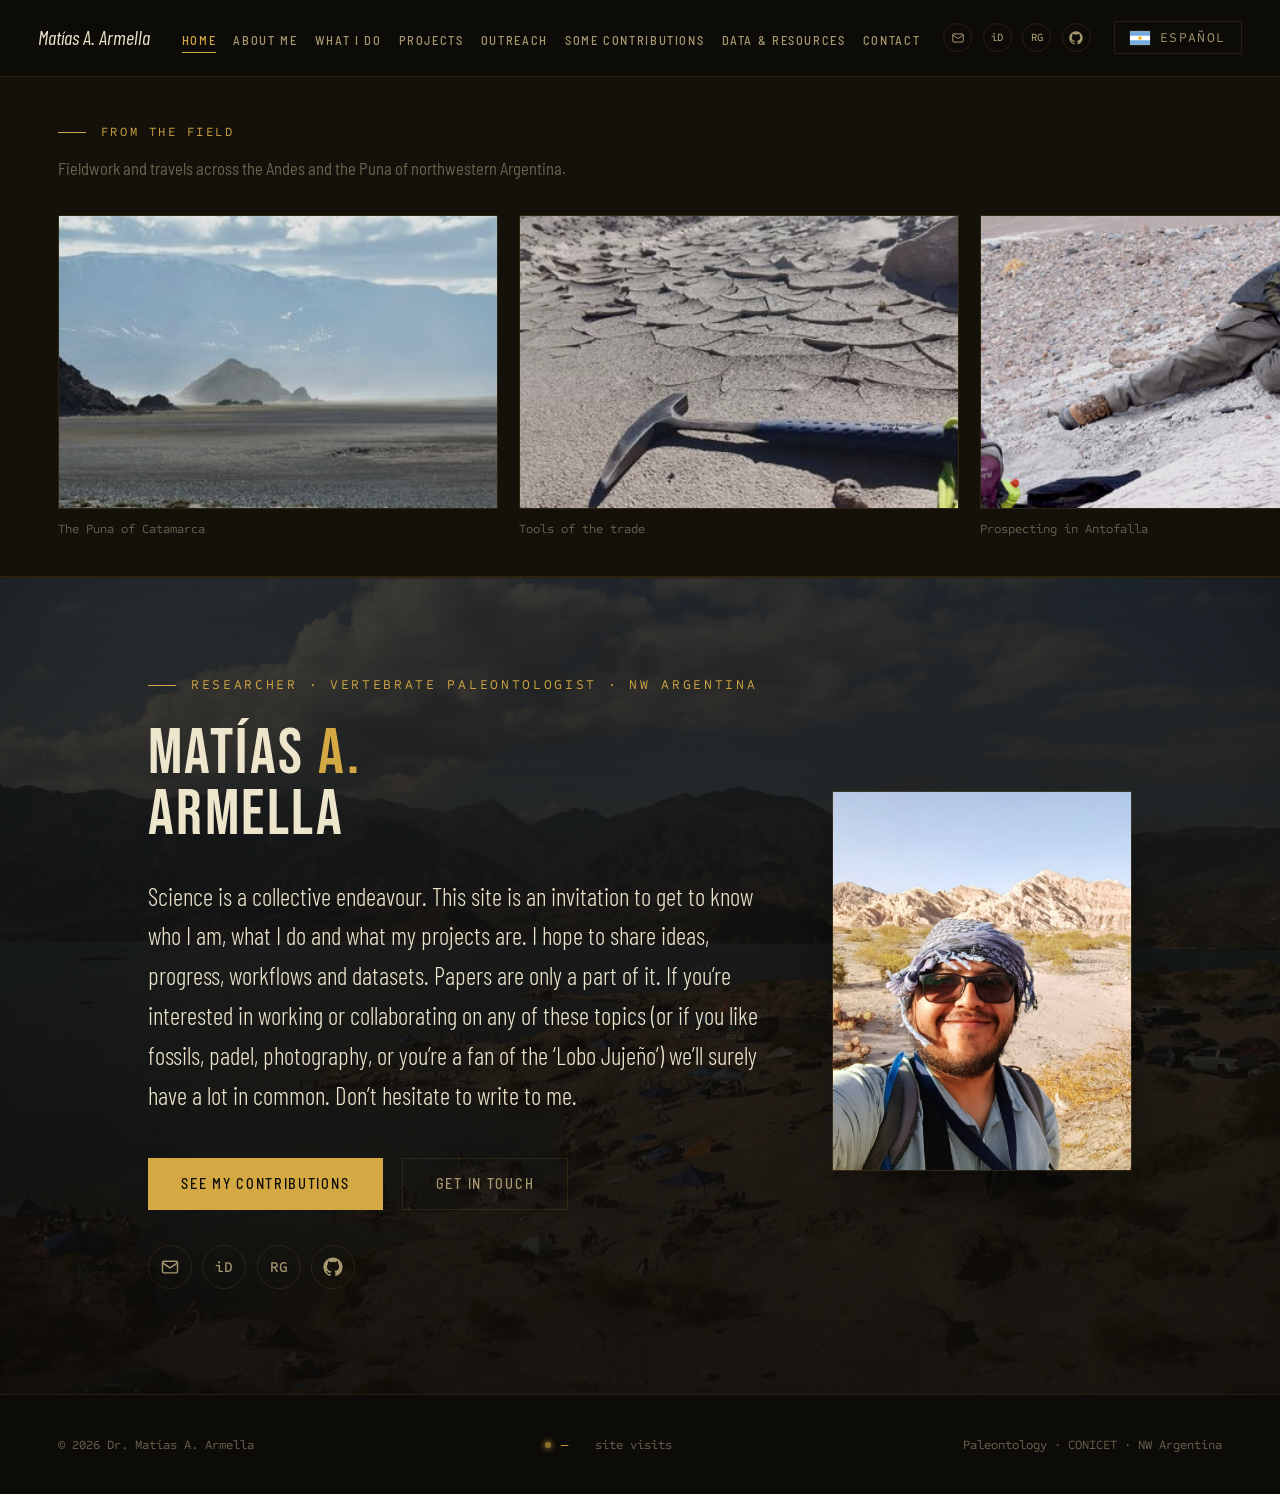
==== index.html @ 9f644daa "Add files via upload" ====
<!DOCTYPE html>
<html lang="en">
<head>
  <meta charset="UTF-8" />
  <meta name="viewport" content="width=device-width, initial-scale=1.0" />
  <title>Matías A. Armella — Vertebrate Paleontologist</title>
  <meta name="description" content="Matías A. Armella — vertebrate paleontologist (CONICET, NW Argentina). Get to know who I am, what I do, my projects and how to get in touch." />
  <link rel="icon" href="data:image/svg+xml,%3Csvg xmlns='http://www.w3.org/2000/svg' viewBox='0 0 32 32'%3E%3Ctext y='26' font-size='26'%3E%F0%9F%A6%B4%3C/text%3E%3C/svg%3E" />
  <link rel="preconnect" href="https://fonts.googleapis.com" />
  <link rel="preconnect" href="https://fonts.gstatic.com" crossorigin />
  <link href="https://fonts.googleapis.com/css2?family=Barlow+Semi+Condensed:ital,wght@0,300;0,400;0,500;0,600;1,300;1,400&family=Barlow+Condensed:wght@300;400;500;600&family=Sometype+Mono:wght@400;500&family=Bebas+Neue&display=swap" rel="stylesheet" />
  <link rel="stylesheet" href="assets/css/style.css" />
</head>
<body>

<nav>
  <a href="#home" class="nav-brand">Matías A. Armella</a>
  <div class="nav-right">
    <ul class="nav-links" id="nav-links"></ul>
    <div class="nav-social" id="nav-social"></div>
    <button class="lang-btn" id="lang-btn" aria-label="Switch language"></button>
    <button class="nav-toggle" id="nav-toggle" aria-label="Menu">
      <svg viewBox="0 0 24 24" fill="none" stroke="currentColor" stroke-width="1.6"><line x1="3" y1="7" x2="21" y2="7"/><line x1="3" y1="12" x2="21" y2="12"/><line x1="3" y1="17" x2="21" y2="17"/></svg>
    </button>
  </div>
</nav>

<!-- PERSISTENT MOVING BAND (shown on every tab) -->
<section id="field">
  <div class="band-head">
    <div class="band-eyebrow" data-label="field"></div>
    <p class="band-sub" data-subtitle="field"></p>
  </div>
  <div class="band-track" id="band-track"></div>
</section>

<main id="views">

  <!-- HOME -->
  <section class="view" id="home">
    <div class="home-hero">
      <div class="home-hero-bg" id="home-bg"></div>
      <div class="home-inner">
        <div class="home-text">
          <div class="hero-eyebrow fade-in" id="home-eyebrow"></div>
          <h1 class="fade-in delay-1" id="home-title"></h1>
          <p class="home-phrase fade-in delay-2" id="home-phrase"></p>
          <div class="home-ctas fade-in delay-3" id="home-ctas"></div>
          <div class="home-social fade-in delay-4" id="home-social"></div>
        </div>
        <div class="home-portrait fade-in delay-2" id="home-portrait"></div>
      </div>
    </div>
  </section>

  <!-- ABOUT -->
  <section class="view" id="about">
    <div class="section-inner">
      <div class="section-label" data-label="about"></div>
      <div class="about-grid">
        <div class="about-text">
          <h2 id="about-heading"></h2>
          <div id="about-paragraphs"></div>
          <ul class="positions-list" id="about-positions"></ul>
        </div>
        <div class="about-right">
          <div class="about-photo" id="about-photo"></div>
          <div>
            <p class="tags-label" data-label="researchInterests"></p>
            <div class="interests-grid" id="about-interests"></div>
          </div>
        </div>
      </div>
      <p class="tags-label group-label" data-label="personalGroup"></p>
      <div class="photo-grid" id="personal-grid"></div>
    </div>
  </section>

  <!-- WHAT I DO -->
  <section class="view" id="dedico">
    <div class="section-inner">
      <div class="section-label" data-label="dedico"></div>
      <h2 data-title="dedico"></h2>
      <p class="field-sub" data-subtitle="dedico"></p>
      <p class="tags-label group-label" data-label="researchAreas"></p>
      <div class="research-grid" id="research-grid"></div>
      <p class="tags-label group-label" data-label="fieldworkGroup"></p>
      <div class="photo-grid" id="fieldwork-grid"></div>
      <p class="tags-label group-label" data-label="labGroup"></p>
      <div class="photo-grid" id="lab-grid"></div>
      <p class="tags-label group-label" data-label="collections"></p>
      <div class="photo-grid" id="collections-grid"></div>
    </div>
  </section>

  <!-- PROJECTS -->
  <section class="view" id="projects">
    <div class="section-inner">
      <div class="section-label" data-label="projects"></div>
      <h2 data-title="projects"></h2>
      <div class="proj-grid" id="proj-grid"></div>
    </div>
  </section>

  <!-- OUTREACH -->
  <section class="view" id="outreach">
    <div class="section-inner">
      <div class="section-label" data-label="outreach"></div>
      <h2 data-title="outreach"></h2>
      <p class="field-sub" data-subtitle="outreach"></p>
      <p class="tags-label group-label" data-label="mediaGroup"></p>
      <div class="media-grid" id="media-grid"></div>
      <div class="teaching-grid">
        <div class="teaching-block"><h3 data-label="currentTeaching"></h3><div id="teaching-positions"></div></div>
        <div class="teaching-block"><h3 data-label="studentSupervision"></h3><div id="teaching-supervision"></div></div>
      </div>
      <div class="photo-grid" id="outreach-grid"></div>
    </div>
  </section>

  <!-- SOME CONTRIBUTIONS -->
  <section class="view" id="contrib">
    <div class="section-inner">
      <div class="section-label" data-label="contrib"></div>
      <h2 data-title="contrib"></h2>
      <p class="field-sub" data-subtitle="contrib"></p>
      <div class="contrib-list" id="contrib-list"></div>
      <details class="formal-list">
        <summary data-label="fullList"></summary>
        <div class="pub-list" id="pub-list"></div>
      </details>
      <div class="cv-row" id="cv-row"></div>
    </div>
  </section>

  <!-- DATA & RESOURCES -->
  <section class="view" id="datos">
    <div class="section-inner">
      <div class="section-label" data-label="datos"></div>
      <h2 data-title="datos"></h2>
      <p class="field-sub" data-subtitle="datos"></p>
      <div class="under-construction">
        <img class="uc-img" src="photos/under_construction.png" alt="Under construction" />
        <div class="uc-sub" data-label="underConstructionSub"></div>
      </div>
    </div>
  </section>

  <!-- CONTACT -->
  <section class="view" id="contact">
    <div class="section-inner">
      <div class="section-label" data-label="contact"></div>
      <h2 data-title="contact"></h2>
      <div class="contact-grid">
        <div>
          <p class="contact-quote" id="contact-quote"></p>
          <div class="contact-photo" id="contact-photo"></div>
        </div>
        <div class="contact-details" id="contact-details"></div>
      </div>
    </div>
  </section>

</main>

<footer>
  <span>&copy; <span id="year"></span> Dr. Matías A. Armella</span>
  <span class="visit-counter" id="visit-counter" hidden>
    <span class="vc-dot"></span><span class="vc-num" id="vc-num">—</span>&nbsp;<span data-label="visits"></span>
  </span>
  <span>Paleontology · CONICET · NW Argentina</span>
</footer>

<div class="lightbox" id="lightbox">
  <span class="lb-close" id="lb-close">✕ CLOSE</span>
  <img id="lb-img" src="" alt="" />
  <span class="lb-cap" id="lb-cap"></span>
</div>

<script src="assets/js/main.js"></script>
</body>
</html>
---- assets/css/style.css ----
/* ============================================================
   Matías A. Armella — personal site
   Dark "stratigraphy / amber" theme. Layout only; all content
   is injected by assets/js/main.js from the /data JSON files.
   ============================================================ */

:root{
  --bg:#0d0b08;--bg2:#131109;--bg3:#1a1710;
  --amber:#d4a843;--amber-dim:#8a6e2a;
  --cream:#ede5cc;--cream-dim:#a89870;
  --terracota:#c0582a;
  --text:#cfc5ad;--text-dim:#6e6450;
  --line:rgba(212,168,67,0.13);
  --serif:'Barlow Condensed',Georgia,sans-serif;
  --mono:'Sometype Mono','Courier New',monospace;
  --sans:'Barlow Semi Condensed',system-ui,sans-serif;
  --ease:cubic-bezier(0.4,0,0.2,1);
}
*,*::before,*::after{box-sizing:border-box;margin:0;padding:0;}
html{scroll-behavior:smooth;font-size:120%;}
body{background:var(--bg);color:var(--text);font-family:var(--sans);font-size:1rem;line-height:1.75;overflow-x:hidden;}
a{color:var(--amber);text-decoration:none;transition:color .2s;}
a:hover{color:var(--cream);}
img{max-width:100%;display:block;}
body::before{content:'';position:fixed;inset:0;z-index:0;pointer-events:none;opacity:.035;background-image:url("data:image/svg+xml,%3Csvg viewBox='0 0 256 256' xmlns='http://www.w3.org/2000/svg'%3E%3Cfilter id='n'%3E%3CfeTurbulence type='fractalNoise' baseFrequency='0.85' numOctaves='4' stitchTiles='stitch'/%3E%3C/filter%3E%3Crect width='100%25' height='100%25' filter='url(%23n)'/%3E%3C/svg%3E");background-size:180px;}
::-webkit-scrollbar{width:6px;}::-webkit-scrollbar-track{background:var(--bg);}::-webkit-scrollbar-thumb{background:var(--amber-dim);border-radius:3px;}

/* ---------- NAV ---------- */
nav{position:fixed;top:0;left:0;right:0;z-index:100;display:flex;align-items:center;justify-content:space-between;padding:1.1rem 3rem;background:rgba(13,11,8,.88);backdrop-filter:blur(14px);border-bottom:1px solid var(--line);}
.nav-brand{font-family:var(--serif);font-size:1.05rem;font-weight:400;font-style:italic;color:var(--cream);}
.nav-right{display:flex;align-items:center;gap:2rem;}
.nav-links{display:flex;gap:1.7rem;list-style:none;}
.nav-links a{font-size:.73rem;font-weight:500;letter-spacing:.13em;text-transform:uppercase;color:var(--cream-dim);transition:color .2s;}
.nav-links a:hover{color:var(--amber);}

/* language toggle */
.lang-btn{display:inline-flex;align-items:center;gap:.5rem;padding:.4rem .8rem;border:1px solid var(--line);background:transparent;color:var(--cream-dim);font-family:var(--mono);font-size:.7rem;letter-spacing:.1em;text-transform:uppercase;cursor:pointer;transition:all .2s;}
.lang-btn:hover{border-color:var(--amber-dim);color:var(--amber);}
.lang-btn svg{width:20px;height:14px;display:block;border-radius:1px;box-shadow:0 0 0 1px rgba(255,255,255,.08);}

/* hamburger (mobile) */
.nav-toggle{display:none;background:none;border:none;color:var(--cream);cursor:pointer;padding:.3rem;}
.nav-toggle svg{width:24px;height:24px;}

/* ---------- HERO ---------- */
.hero{position:relative;min-height:62vh;display:flex;flex-direction:column;justify-content:center;padding:3.2rem 3rem 4rem;overflow:hidden;}
.hero-bg{position:absolute;inset:0;z-index:0;background:radial-gradient(ellipse 70% 55% at 65% 35%,rgba(192,88,42,.07) 0%,transparent 70%),radial-gradient(ellipse 55% 70% at 20% 65%,rgba(212,168,67,.05) 0%,transparent 60%),linear-gradient(175deg,var(--bg) 0%,var(--bg2) 100%);}
.hero-strata{position:absolute;right:0;top:0;bottom:0;width:44%;z-index:0;overflow:hidden;opacity:.16;}
.hero-strata::before{content:'';position:absolute;inset:0;background:repeating-linear-gradient(-6deg,transparent 0px,transparent 14px,rgba(212,168,67,.22) 14px,rgba(212,168,67,.22) 15px,transparent 15px,transparent 34px,rgba(192,88,42,.15) 34px,rgba(192,88,42,.15) 35px,transparent 35px,transparent 60px,rgba(212,168,67,.1) 60px,rgba(212,168,67,.1) 61px);}
.hero-photo-wrap{position:absolute;right:5%;top:48%;transform:translateY(-50%);z-index:1;width:300px;height:380px;border:1px solid var(--line);overflow:hidden;box-shadow:0 30px 80px -30px rgba(0,0,0,.8);}
.hero-photo-wrap::after{content:'';position:absolute;inset:0;background:linear-gradient(160deg,transparent 40%,rgba(13,11,8,.55) 100%);}
.hero-photo-wrap img{width:100%;height:100%;object-fit:cover;filter:saturate(.92) contrast(1.02);}
.hero-content{position:relative;z-index:2;max-width:600px;}
.hero-eyebrow{font-family:var(--mono);font-size:.7rem;letter-spacing:.2em;text-transform:uppercase;color:var(--amber);margin-bottom:1.4rem;display:flex;align-items:center;gap:.8rem;}
.hero-eyebrow::before{content:'';display:block;width:28px;height:1px;background:var(--amber);}
h1{font-family:"Bebas Neue",var(--serif);font-size:clamp(2.6rem,5vw,4.4rem);font-weight:400;line-height:.95;color:var(--cream);letter-spacing:.04em;margin-bottom:.6rem;}
h1 em{font-style:normal;color:var(--amber);}
.hero-subtitle{font-family:var(--serif);font-size:1.1rem;font-weight:300;font-style:italic;color:var(--cream-dim);margin-bottom:1.8rem;line-height:1.5;}
.hero-desc{font-size:.88rem;color:var(--text-dim);max-width:470px;line-height:1.85;margin-bottom:2.5rem;}
.hero-ctas{display:flex;gap:1rem;flex-wrap:wrap;}
.btn{padding:.65rem 1.7rem;font-size:.74rem;letter-spacing:.12em;text-transform:uppercase;font-weight:500;transition:all .25s var(--ease);cursor:pointer;display:inline-block;font-family:var(--sans);border:1px solid transparent;}
.btn-primary{background:var(--amber);color:var(--bg);border-color:var(--amber);}
.btn-primary:hover{background:var(--cream);border-color:var(--cream);color:var(--bg);}
.btn-ghost{background:transparent;color:var(--cream-dim);border-color:var(--line);}
.btn-ghost:hover{border-color:var(--amber-dim);color:var(--amber);}
.hero-stats{position:absolute;bottom:3rem;right:5%;z-index:2;display:flex;gap:2.5rem;}
.stat{text-align:center;}
.stat-n{font-family:var(--serif);font-size:2.6rem;font-weight:300;font-style:italic;color:var(--amber);line-height:1;display:block;}
.stat-l{font-family:var(--mono);font-size:.6rem;letter-spacing:.14em;text-transform:uppercase;color:var(--text-dim);display:block;margin-top:.3rem;}

/* ---------- GENERIC SECTION ---------- */
section{position:relative;z-index:1;}
.section-inner{max-width:1100px;margin:0 auto;padding:6rem 3rem;}
.section-label{font-family:var(--mono);font-size:.66rem;letter-spacing:.22em;text-transform:uppercase;color:var(--amber);margin-bottom:3rem;display:flex;align-items:center;gap:1rem;}
.section-label::after{content:'';flex:1;height:1px;background:var(--line);}
h2{font-family:var(--serif);font-size:clamp(2rem,4vw,3.2rem);font-weight:300;color:var(--cream);line-height:1.1;margin-bottom:1.5rem;}
h2 em{font-style:italic;color:var(--amber);}
h3{font-family:var(--serif);font-size:1.25rem;font-weight:400;color:var(--cream);margin-bottom:.5rem;}

/* ---------- ABOUT ---------- */
#about{background:var(--bg);border-top:1px solid var(--line);}
.about-grid{display:grid;grid-template-columns:1fr 1fr;gap:5rem;align-items:start;}
.about-text p{color:var(--text);line-height:1.9;margin-bottom:1.2rem;font-size:.93rem;}
.about-text p.lead{font-family:var(--serif);font-size:1.12rem;color:var(--cream-dim);font-style:italic;}
.positions-list{list-style:none;margin-top:2rem;}
.positions-list li{padding:.85rem 0;border-bottom:1px solid var(--line);font-size:.86rem;display:flex;gap:1rem;align-items:flex-start;}
.pos-dot{width:5px;height:5px;border-radius:50%;background:var(--amber);margin-top:.6rem;flex-shrink:0;}
.pos-main{color:var(--cream);font-weight:500;display:block;}
.pos-main a{color:var(--cream);}
.pos-inst{color:var(--text-dim);font-size:.8rem;}
.about-right{display:flex;flex-direction:column;gap:2rem;position:sticky;top:6rem;}
.about-photo{height:340px;border:1px solid var(--line);overflow:hidden;position:relative;}
.about-photo img{width:100%;height:100%;object-fit:cover;filter:saturate(.92);}
.tags-label{font-family:var(--mono);font-size:.66rem;letter-spacing:.14em;text-transform:uppercase;color:var(--amber);margin-bottom:1rem;}
.interests-grid{display:grid;grid-template-columns:1fr 1fr;gap:.6rem;}
.interest-tag{padding:.45rem .85rem;border:1px solid var(--line);font-family:var(--mono);font-size:.68rem;letter-spacing:.04em;color:var(--text-dim);transition:all .2s;}
.interest-tag:hover{border-color:var(--amber-dim);color:var(--amber);}

/* ---------- RESEARCH ---------- */
#research{background:var(--bg2);border-top:1px solid var(--line);}
.research-grid{display:grid;grid-template-columns:repeat(3,1fr);gap:1.4rem;margin-top:1rem;}
.research-card{padding:1.8rem;border:1px solid var(--line);background:var(--bg);transition:border-color .25s,transform .25s;}
.research-card:hover{border-color:var(--amber-dim);transform:translateY(-3px);}
.rc-num{font-family:var(--mono);font-size:.62rem;color:var(--amber);letter-spacing:.16em;margin-bottom:1.1rem;}
.rc-title{font-family:var(--serif);font-size:1.15rem;color:var(--cream);margin-bottom:.65rem;line-height:1.3;}
.rc-desc{font-size:.83rem;color:var(--text-dim);line-height:1.75;}

/* ---------- FIELD BAND (top of page, static, captions below) ---------- */
#field{background:var(--bg2);border-bottom:1px solid var(--line);padding-top:4.6rem;overflow:hidden;}
.band-head{padding:1.7rem 3rem .2rem;}
.band-eyebrow{font-family:var(--mono);font-size:.66rem;letter-spacing:.2em;text-transform:uppercase;color:var(--amber);display:flex;align-items:center;gap:.8rem;}
.band-eyebrow::before{content:'';display:block;width:28px;height:1px;background:var(--amber);}
.band-sub{font-size:.86rem;color:var(--text-dim);margin-top:.55rem;}
.band-track{display:flex;gap:1.1rem;width:max-content;padding:1.5rem 3rem 2rem;animation:bandScroll 80s linear infinite;}
#field:hover .band-track{animation-play-state:paused;}
@keyframes bandScroll{from{transform:translateX(0);}to{transform:translateX(-50%);}}
.band-item{flex:0 0 auto;width:440px;cursor:pointer;}
.band-item .ph{width:440px;height:294px;overflow:hidden;border:1px solid var(--line);}
.band-item img{width:100%;height:100%;object-fit:cover;filter:saturate(.92) brightness(.9);transition:transform .6s var(--ease),filter .4s;}
.band-item:hover img{transform:scale(1.05);filter:saturate(1) brightness(1);}
.band-cap{margin-top:.55rem;font-family:var(--mono);font-size:.66rem;color:var(--text-dim);line-height:1.4;}

/* ---------- LAB & COLLECTIONS (static grids, captions below) ---------- */
#lab{background:var(--bg);border-top:1px solid var(--line);}
.field-sub{font-size:.92rem;color:var(--text-dim);max-width:640px;margin-top:-.4rem;line-height:1.8;}
.photo-grid{display:grid;grid-template-columns:repeat(3,1fr);gap:1.7rem 1.2rem;margin-top:2.5rem;}
.photo-subhead{margin-top:3.6rem;font-family:var(--serif);font-size:1.2rem;font-weight:400;color:var(--cream-dim);}
.photo-card{cursor:pointer;}
.photo-card .ph{aspect-ratio:4/3;overflow:hidden;border:1px solid var(--line);}
.photo-card img{width:100%;height:100%;object-fit:cover;filter:saturate(.9) brightness(.88);transition:transform .6s var(--ease),filter .4s;}
.photo-card:hover img{transform:scale(1.04);filter:saturate(1) brightness(1);}
.photo-card .cap{margin-top:.55rem;font-family:var(--mono);font-size:.68rem;color:var(--text-dim);line-height:1.4;}

/* ---------- PUBLICATIONS ---------- */
#publications{background:var(--bg2);border-top:1px solid var(--line);}
.pub-filters{display:flex;gap:.65rem;flex-wrap:wrap;margin-bottom:2.5rem;}
.pub-filter{padding:.38rem .95rem;border:1px solid var(--line);font-family:var(--mono);font-size:.66rem;letter-spacing:.1em;text-transform:uppercase;color:var(--text-dim);cursor:pointer;transition:all .2s;background:none;}
.pub-filter.active,.pub-filter:hover{background:var(--amber);border-color:var(--amber);color:var(--bg);}
.pub-list{display:flex;flex-direction:column;}
.pub-item{padding:1.3rem 0;border-bottom:1px solid var(--line);display:grid;grid-template-columns:72px 1fr;gap:1.4rem;transition:all .2s;}
.pub-item:hover{background:rgba(212,168,67,.03);padding-left:.5rem;}
.pub-year{font-family:var(--mono);font-size:.76rem;color:var(--amber);padding-top:.1rem;}
.pub-title{font-family:var(--serif);font-size:1rem;color:var(--cream);margin-bottom:.28rem;line-height:1.45;font-style:italic;}
.pub-title a{color:var(--cream);}
.pub-title a:hover{color:var(--amber);}
.pub-journal{font-size:.79rem;color:var(--text-dim);margin-bottom:.18rem;}
.pub-authors{font-size:.78rem;color:var(--text-dim);opacity:.8;}
.pub-authors strong{color:var(--amber-dim);font-weight:600;}

/* ---------- PROJECTS ---------- */
#projects{background:var(--bg);border-top:1px solid var(--line);}
.proj-grid{display:grid;grid-template-columns:1fr 1fr;gap:1.4rem;}
.proj-card{padding:1.8rem;border:1px solid var(--line);transition:border-color .25s;}
.proj-card:hover{border-color:var(--amber-dim);}
.proj-badge{display:inline-block;padding:.22rem .65rem;margin-bottom:.9rem;font-family:var(--mono);font-size:.6rem;letter-spacing:.12em;text-transform:uppercase;border:1px solid rgba(212,168,67,.35);color:var(--amber);}
.proj-title{font-family:var(--serif);font-size:1rem;color:var(--cream);line-height:1.45;margin-bottom:.45rem;}
.proj-info{font-size:.79rem;color:var(--text-dim);line-height:1.6;}
.proj-role{font-size:.72rem;color:var(--amber-dim);margin-top:.45rem;font-family:var(--mono);}

/* ---------- MEDIA ---------- */
#media{background:var(--bg2);border-top:1px solid var(--line);}
.media-grid{display:grid;grid-template-columns:repeat(3,1fr);gap:1.4rem;}
.media-card{border:1px solid var(--line);background:var(--bg);padding:1.4rem;transition:border-color .25s,transform .25s;display:flex;flex-direction:column;}
.media-card:hover{border-color:var(--amber-dim);transform:translateY(-2px);}
.media-outlet{font-family:var(--mono);font-size:.62rem;letter-spacing:.14em;text-transform:uppercase;color:var(--amber);margin-bottom:.7rem;}
.media-headline{font-family:var(--serif);font-size:.97rem;color:var(--cream);line-height:1.45;margin-bottom:.6rem;flex:1;}
.media-year{font-size:.76rem;color:var(--text-dim);}
.media-link{display:inline-flex;align-items:center;gap:.35rem;font-family:var(--mono);font-size:.66rem;letter-spacing:.08em;color:var(--amber-dim);margin-top:.7rem;transition:color .2s;}
.media-link:hover{color:var(--amber);}
.media-link::after{content:'→';}

/* ---------- TEACHING ---------- */
#teaching{background:var(--bg);border-top:1px solid var(--line);}
.teaching-grid{display:grid;grid-template-columns:1fr 1fr;gap:4rem;}
.teaching-block h3{margin-bottom:1.4rem;}
.teaching-item{padding:.85rem 0;border-bottom:1px solid var(--line);font-size:.86rem;}
.ti-role{color:var(--cream);display:block;margin-bottom:.18rem;}
.ti-inst{color:var(--text-dim);font-size:.79rem;display:block;}
.ti-period{font-family:var(--mono);font-size:.68rem;color:var(--amber-dim);display:block;margin-top:.18rem;}

/* ---------- CONTACT ---------- */
#contact{background:var(--bg2);border-top:1px solid var(--line);}
.contact-grid{display:grid;grid-template-columns:1fr 1fr;gap:5rem;align-items:start;}
.contact-quote{font-family:var(--serif);font-size:1.7rem;font-weight:300;font-style:italic;color:var(--cream-dim);line-height:1.45;}
.contact-quote .qa{display:block;margin-top:1rem;font-size:1rem;letter-spacing:.08em;font-style:normal;color:var(--amber-dim);}
.contact-photo{margin-top:2.5rem;max-width:340px;}
.contact-photo img{width:100%;height:auto;display:block;border:1px solid var(--line);filter:saturate(.95);}
.contact-details{display:flex;flex-direction:column;gap:1.5rem;}
.contact-label{font-family:var(--mono);font-size:.63rem;letter-spacing:.18em;text-transform:uppercase;color:var(--amber);margin-bottom:.4rem;}
.contact-val{color:var(--cream-dim);font-size:.88rem;}
.contact-val a{color:var(--cream-dim);}
.contact-val a:hover{color:var(--amber);}
.academic-links{display:flex;gap:.85rem;flex-wrap:wrap;margin-top:.4rem;}
.acad-link{padding:.45rem 1.1rem;border:1px solid var(--line);font-family:var(--mono);font-size:.66rem;letter-spacing:.1em;text-transform:uppercase;color:var(--text-dim);transition:all .2s;}
.acad-link:hover{border-color:var(--amber-dim);color:var(--amber);}

/* ---------- FOOTER + COUNTER ---------- */
footer{border-top:1px solid var(--line);padding:2rem 3rem;display:flex;justify-content:space-between;align-items:center;gap:1rem;flex-wrap:wrap;font-family:var(--mono);font-size:.66rem;color:var(--text-dim);}
.visit-counter{display:inline-flex;align-items:center;gap:.5rem;}
.visit-counter .vc-num{color:var(--amber);font-weight:500;letter-spacing:.05em;}
.visit-counter .vc-dot{width:6px;height:6px;border-radius:50%;background:var(--amber-dim);box-shadow:0 0 6px var(--amber);animation:pulse 2.2s ease-in-out infinite;}
@keyframes pulse{0%,100%{opacity:.4;}50%{opacity:1;}}

/* ---------- LIGHTBOX ---------- */
.lightbox{position:fixed;inset:0;z-index:200;background:rgba(8,7,5,.94);display:flex;align-items:center;justify-content:center;flex-direction:column;gap:1rem;padding:3rem;opacity:0;pointer-events:none;transition:opacity .3s;}
.lightbox.open{opacity:1;pointer-events:auto;}
.lightbox img{max-width:90vw;max-height:80vh;object-fit:contain;border:1px solid var(--line);}
.lightbox .lb-cap{font-family:var(--mono);font-size:.78rem;color:var(--cream-dim);letter-spacing:.04em;}
.lightbox .lb-close{position:absolute;top:1.5rem;right:2rem;font-family:var(--mono);font-size:.8rem;color:var(--cream-dim);cursor:pointer;letter-spacing:.1em;}
.lightbox .lb-close:hover{color:var(--amber);}

/* ---------- ANIMATION ---------- */
.fade-in{opacity:0;transform:translateY(18px);animation:fadeUp .7s var(--ease) forwards;}
@keyframes fadeUp{to{opacity:1;transform:none;}}
.delay-1{animation-delay:.1s;}.delay-2{animation-delay:.22s;}.delay-3{animation-delay:.34s;}.delay-4{animation-delay:.46s;}.delay-5{animation-delay:.58s;}

/* ---------- RESPONSIVE ---------- */
@media(max-width:900px){
  nav{padding:1rem 1.3rem;}
  .nav-links{position:fixed;top:0;right:0;height:100vh;width:min(74vw,300px);flex-direction:column;justify-content:center;gap:1.6rem;background:rgba(13,11,8,.97);backdrop-filter:blur(16px);border-left:1px solid var(--line);transform:translateX(100%);transition:transform .35s var(--ease);padding:2rem;}
  .nav-links.open{transform:translateX(0);}
  .nav-links a{font-size:.9rem;}
  .nav-toggle{display:block;z-index:101;}
  .nav-right{gap:1rem;}
  .hero{padding:0 1.4rem 4rem;}
  .hero-photo-wrap{display:none;}
  .hero-stats{position:static;margin-top:2.5rem;gap:1.8rem;}
  .section-inner{padding:4rem 1.4rem;}
  .about-grid,.teaching-grid,.contact-grid{grid-template-columns:1fr;gap:2.5rem;}
  .about-right{position:static;}
  .research-grid,.proj-grid,.media-grid{grid-template-columns:1fr;}
  .photo-grid{grid-template-columns:repeat(2,1fr);}
  #field{padding-top:4rem;}
  .band-head{padding-left:1.4rem;padding-right:1.4rem;}
  .band-track{padding-left:1.4rem;padding-right:1.4rem;}
  .band-item{width:230px;}
  .band-item .ph{width:230px;height:200px;}
}

/* ---------- OTHER ACTIVITIES (under construction) ---------- */
#other{background:var(--bg2);border-top:1px solid var(--line);}
.under-construction{margin-top:2.4rem;border:1px dashed rgba(212,168,67,.3);background:var(--bg);padding:3.6rem 2rem;display:flex;flex-direction:column;align-items:center;text-align:center;gap:1rem;}
.under-construction svg{width:34px;height:34px;color:var(--amber);opacity:.85;}
.uc-img{width:300px;max-width:78%;height:auto;display:block;}
.uc-text{font-family:var(--serif);font-size:1.45rem;color:var(--cream);letter-spacing:.02em;}
.uc-sub{font-family:var(--mono);font-size:.72rem;letter-spacing:.1em;text-transform:uppercase;color:var(--text-dim);}

/* ============================================================
   TABBED SPA additions
   ============================================================ */
#views{min-height:46vh;}
.view{display:none;}
.view.active{display:block;animation:viewIn .4s var(--ease);}
@keyframes viewIn{from{opacity:0;transform:translateY(8px);}to{opacity:1;transform:none;}}

/* nav fit for 7 tabs + icons */
nav{padding:1.05rem 2rem;}
.nav-right{gap:1.2rem;}
.nav-links{gap:.9rem;}
.nav-links a{font-size:.65rem;position:relative;}
.nav-links a.current{color:var(--amber);}
.nav-links a.current::after{content:'';position:absolute;left:0;right:0;bottom:-6px;height:1px;background:var(--amber);}

/* social icons */
.nav-social{display:flex;align-items:center;gap:.45rem;}
.social{display:flex;align-items:center;gap:.55rem;}
.social a{display:inline-flex;align-items:center;justify-content:center;width:29px;height:29px;border:1px solid var(--line);border-radius:50%;color:var(--cream-dim);transition:all .2s;}
.social a:hover{border-color:var(--amber-dim);color:var(--amber);}
.social a svg{width:14px;height:14px;}
.social a.badge{font-family:var(--mono);font-size:.58rem;font-weight:500;}
.social.big a{width:44px;height:44px;}
.social.big a svg{width:20px;height:20px;}
.social.big a.badge{font-size:.78rem;}

/* group sub-headers inside tabs */
.group-label{margin-top:3.4rem;}
#personal-grid,#fieldwork-grid,#lab-grid,#collections-grid,#outreach-grid,#research-grid{margin-top:1.5rem;}

/* ===== HOME ===== */
#home .home-hero{position:relative;overflow:hidden;border-top:1px solid var(--line);}
.home-hero-bg{position:absolute;inset:0;z-index:0;background-size:cover;background-position:center;}
.home-inner{position:relative;z-index:1;max-width:1100px;margin:0 auto;padding:5rem 3rem 5.5rem;display:grid;grid-template-columns:1fr 300px;gap:3.5rem;align-items:center;}
.home-text{max-width:660px;}
.home-phrase{font-family:var(--serif);font-size:1.3rem;font-weight:300;line-height:1.6;color:var(--cream);margin:1.6rem 0 2.2rem;}
.home-ctas{display:flex;gap:1rem;flex-wrap:wrap;margin-bottom:1.8rem;}
.home-portrait{width:300px;height:380px;border:1px solid var(--line);overflow:hidden;box-shadow:0 30px 80px -30px rgba(0,0,0,.85);}
.home-portrait img{width:100%;height:100%;object-fit:cover;filter:saturate(.92);}

/* ===== CONTRIBUTIONS (questions) ===== */
.contrib-list{display:flex;flex-direction:column;margin-top:1.5rem;}
.contrib-item{padding:1.4rem 0;border-bottom:1px solid var(--line);display:grid;grid-template-columns:62px 1fr;gap:1.2rem;transition:all .2s;}
.contrib-item:hover{background:rgba(212,168,67,.035);padding-left:.5rem;}
.contrib-year{font-family:var(--mono);font-size:.78rem;color:var(--amber-dim);padding-top:.4rem;}
.contrib-q{font-family:var(--serif);font-size:1.4rem;font-weight:400;line-height:1.3;color:var(--cream);margin-bottom:.45rem;}
.contrib-q a{color:var(--cream);}
.contrib-q a:hover{color:var(--amber);}
.contrib-cite{font-size:.8rem;color:var(--text-dim);line-height:1.55;}
.contrib-cite strong{color:var(--amber-dim);font-weight:600;}
.formal-list{margin-top:3.4rem;border-top:1px solid var(--line);}
.formal-list summary{cursor:pointer;padding:1.4rem 0 .2rem;font-family:var(--mono);font-size:.7rem;letter-spacing:.12em;text-transform:uppercase;color:var(--amber);list-style:none;}
.formal-list summary::-webkit-details-marker{display:none;}
.formal-list summary::before{content:'▸ ';color:var(--amber-dim);}
.formal-list[open] summary::before{content:'▾ ';}
.formal-list .pub-list{margin-top:1rem;}
.cv-row{margin-top:2.4rem;}
.cv-row button[disabled]{opacity:.5;cursor:not-allowed;}

/* nav collapses to hamburger earlier (7 tabs) */
@media(max-width:1200px){
  .nav-links{position:fixed;top:0;right:0;height:100vh;width:min(76vw,320px);flex-direction:column;justify-content:center;gap:1.5rem;background:rgba(13,11,8,.975);backdrop-filter:blur(16px);border-left:1px solid var(--line);transform:translateX(100%);transition:transform .35s var(--ease);padding:2rem;}
  .nav-links.open{transform:translateX(0);}
  .nav-links a{font-size:.98rem;}
  .nav-links a.current::after{display:none;}
  .nav-toggle{display:block;z-index:101;}
  .nav-social{display:none;}
}
@media(max-width:900px){
  .home-inner{grid-template-columns:1fr;gap:2rem;padding:3rem 1.4rem 3.5rem;}
  .home-portrait{width:100%;max-width:320px;height:360px;order:-1;}
  .home-phrase{font-size:1.16rem;}
  .contrib-item{grid-template-columns:1fr;gap:.3rem;}
  .contrib-q{font-size:1.2rem;}
}
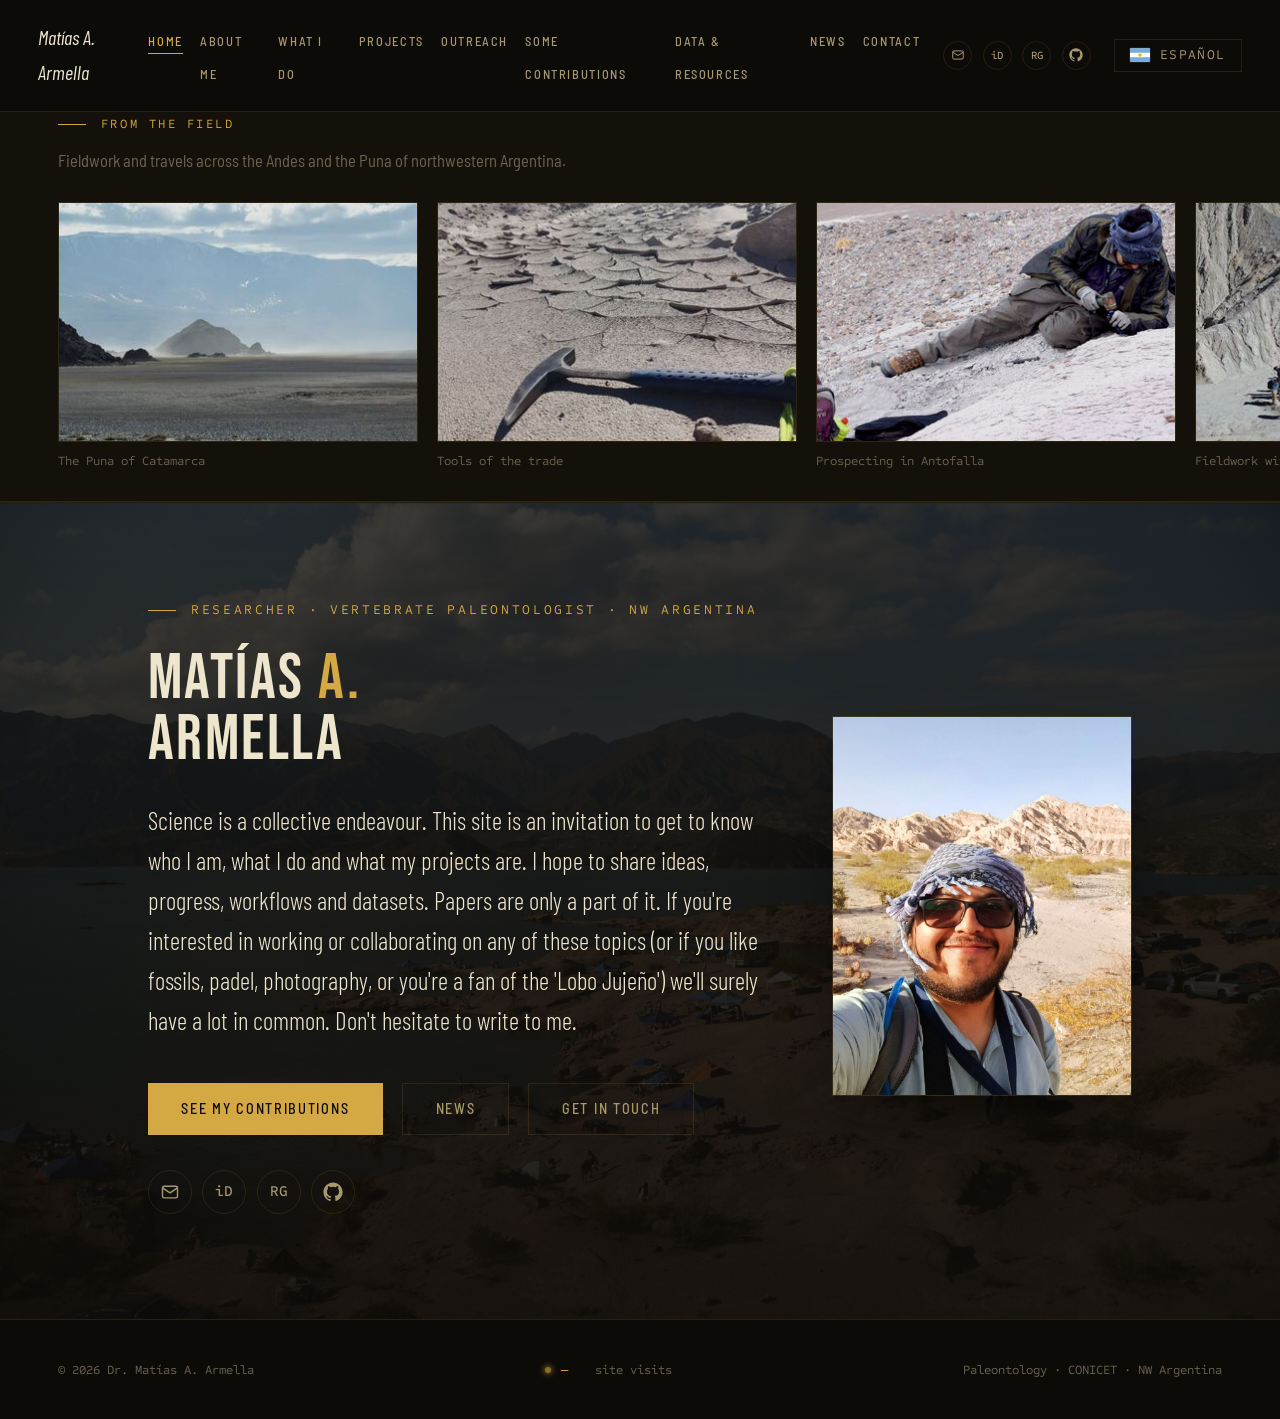
==== commit 21395576: "Actualización del sitio_2/7/26 Actualización del sitio: layout, Novedades, proyectos y fotos" ====
--- a/index.html
+++ b/index.html
@@ -55,41 +55,48 @@
 
   <!-- ABOUT -->
   <section class="view" id="about">
-    <div class="section-inner">
-      <div class="section-label" data-label="about"></div>
-      <div class="about-grid">
-        <div class="about-text">
-          <h2 id="about-heading"></h2>
-          <div id="about-paragraphs"></div>
-          <ul class="positions-list" id="about-positions"></ul>
-        </div>
-        <div class="about-right">
-          <div class="about-photo" id="about-photo"></div>
-          <div>
-            <p class="tags-label" data-label="researchInterests"></p>
-            <div class="interests-grid" id="about-interests"></div>
+    <div class="rails">
+      <aside class="rail" id="about-imgs-left"></aside>
+      <div class="rails-center">
+        <div class="section-label" data-label="about"></div>
+        <div class="about-grid">
+          <div class="about-text">
+            <h2 id="about-heading"></h2>
+            <div id="about-paragraphs"></div>
+            <ul class="positions-list" id="about-positions"></ul>
           </div>
-        </div>
-      </div>
-      <p class="tags-label group-label" data-label="personalGroup"></p>
-      <div class="photo-grid" id="personal-grid"></div>
-    </div>
+          <div class="about-right">
+            <div class="about-photo" id="about-photo"></div>
+            <div>
+              <p class="tags-label" data-label="researchInterests"></p>
+              <div class="interests-grid" id="about-interests"></div>
+            </div>
+          </div>
+        </div>
+      </div>
+      <aside class="rail" id="about-imgs-right"></aside>
+    </div>
+    <div class="rails-below" id="about-imgs-below"></div>
   </section>
 
   <!-- WHAT I DO -->
   <section class="view" id="dedico">
-    <div class="section-inner">
-      <div class="section-label" data-label="dedico"></div>
-      <h2 data-title="dedico"></h2>
-      <p class="field-sub" data-subtitle="dedico"></p>
-      <p class="tags-label group-label" data-label="researchAreas"></p>
-      <div class="research-grid" id="research-grid"></div>
-      <p class="tags-label group-label" data-label="fieldworkGroup"></p>
-      <div class="photo-grid" id="fieldwork-grid"></div>
-      <p class="tags-label group-label" data-label="labGroup"></p>
-      <div class="photo-grid" id="lab-grid"></div>
-      <p class="tags-label group-label" data-label="collections"></p>
-      <div class="photo-grid" id="collections-grid"></div>
+    <div class="rails rails-2">
+      <div class="rails-center">
+        <div class="section-label" data-label="dedico"></div>
+        <h2 data-title="dedico"></h2>
+        <p class="field-sub" data-subtitle="dedico"></p>
+        <p class="tags-label group-label" data-label="researchAreas"></p>
+        <div class="research-grid" id="research-grid"></div>
+      </div>
+      <div class="rails-photos" id="dedico-photos">
+        <p class="tags-label group-label first" data-label="fieldworkGroup"></p>
+        <div class="photo-grid two" id="fieldwork-grid"></div>
+        <p class="tags-label group-label" data-label="labGroup"></p>
+        <div class="photo-grid two" id="lab-grid"></div>
+        <p class="tags-label group-label" data-label="collections"></p>
+        <div class="photo-grid two" id="collections-grid"></div>
+      </div>
     </div>
   </section>
 
@@ -104,18 +111,22 @@
 
   <!-- OUTREACH -->
   <section class="view" id="outreach">
-    <div class="section-inner">
-      <div class="section-label" data-label="outreach"></div>
-      <h2 data-title="outreach"></h2>
-      <p class="field-sub" data-subtitle="outreach"></p>
-      <p class="tags-label group-label" data-label="mediaGroup"></p>
-      <div class="media-grid" id="media-grid"></div>
-      <div class="teaching-grid">
-        <div class="teaching-block"><h3 data-label="currentTeaching"></h3><div id="teaching-positions"></div></div>
-        <div class="teaching-block"><h3 data-label="studentSupervision"></h3><div id="teaching-supervision"></div></div>
-      </div>
-      <div class="photo-grid" id="outreach-grid"></div>
-    </div>
+    <div class="rails">
+      <aside class="rail" id="outreach-imgs-left"></aside>
+      <div class="rails-center">
+        <div class="section-label" data-label="outreach"></div>
+        <h2 data-title="outreach"></h2>
+        <p class="field-sub" data-subtitle="outreach"></p>
+        <p class="tags-label group-label" data-label="mediaGroup"></p>
+        <div class="media-grid" id="media-grid"></div>
+        <div class="teaching-grid">
+          <div class="teaching-block"><h3 data-label="currentTeaching"></h3><div id="teaching-positions"></div></div>
+          <div class="teaching-block"><h3 data-label="studentSupervision"></h3><div id="teaching-supervision"></div></div>
+        </div>
+      </div>
+      <aside class="rail" id="outreach-imgs-right"></aside>
+    </div>
+    <div class="rails-below" id="outreach-imgs-below"></div>
   </section>
 
   <!-- SOME CONTRIBUTIONS -->
@@ -147,6 +158,15 @@
   </section>
 
   <!-- CONTACT -->
+  <section class="view" id="novedades">
+    <div class="section-inner">
+      <div class="section-label" data-label="novedades"></div>
+      <h2 data-title="novedades"></h2>
+      <p class="field-sub" data-subtitle="novedades"></p>
+      <div class="news-list" id="news-list"></div>
+    </div>
+  </section>
+
   <section class="view" id="contact">
     <div class="section-inner">
       <div class="section-label" data-label="contact"></div>
--- a/assets/css/style.css
+++ b/assets/css/style.css
@@ -79,7 +79,7 @@
 
 /* ---------- ABOUT ---------- */
 #about{background:var(--bg);border-top:1px solid var(--line);}
-.about-grid{display:grid;grid-template-columns:1fr 1fr;gap:5rem;align-items:start;}
+.about-grid{display:grid;grid-template-columns:minmax(0,1fr) 380px;gap:4rem;align-items:start;}
 .about-text p{color:var(--text);line-height:1.9;margin-bottom:1.2rem;font-size:.93rem;}
 .about-text p.lead{font-family:var(--serif);font-size:1.12rem;color:var(--cream-dim);font-style:italic;}
 .positions-list{list-style:none;margin-top:2rem;}
@@ -107,15 +107,15 @@
 
 /* ---------- FIELD BAND (top of page, static, captions below) ---------- */
 #field{background:var(--bg2);border-bottom:1px solid var(--line);padding-top:4.6rem;overflow:hidden;}
-.band-head{padding:1.7rem 3rem .2rem;}
+.band-head{padding:1.3rem 3rem .2rem;}
 .band-eyebrow{font-family:var(--mono);font-size:.66rem;letter-spacing:.2em;text-transform:uppercase;color:var(--amber);display:flex;align-items:center;gap:.8rem;}
 .band-eyebrow::before{content:'';display:block;width:28px;height:1px;background:var(--amber);}
 .band-sub{font-size:.86rem;color:var(--text-dim);margin-top:.55rem;}
-.band-track{display:flex;gap:1.1rem;width:max-content;padding:1.5rem 3rem 2rem;animation:bandScroll 80s linear infinite;}
+.band-track{display:flex;gap:1rem;width:max-content;padding:1.2rem 3rem 1.6rem;animation:bandScroll 80s linear infinite;}
 #field:hover .band-track{animation-play-state:paused;}
 @keyframes bandScroll{from{transform:translateX(0);}to{transform:translateX(-50%);}}
-.band-item{flex:0 0 auto;width:440px;cursor:pointer;}
-.band-item .ph{width:440px;height:294px;overflow:hidden;border:1px solid var(--line);}
+.band-item{flex:0 0 auto;width:360px;cursor:pointer;}
+.band-item .ph{width:360px;height:240px;overflow:hidden;border:1px solid var(--line);}
 .band-item img{width:100%;height:100%;object-fit:cover;filter:saturate(.92) brightness(.9);transition:transform .6s var(--ease),filter .4s;}
 .band-item:hover img{transform:scale(1.05);filter:saturate(1) brightness(1);}
 .band-cap{margin-top:.55rem;font-family:var(--mono);font-size:.66rem;color:var(--text-dim);line-height:1.4;}
@@ -171,7 +171,7 @@
 
 /* ---------- TEACHING ---------- */
 #teaching{background:var(--bg);border-top:1px solid var(--line);}
-.teaching-grid{display:grid;grid-template-columns:1fr 1fr;gap:4rem;}
+.teaching-grid{display:grid;grid-template-columns:1fr 1fr;gap:4rem;margin-top:3.5rem;}
 .teaching-block h3{margin-bottom:1.4rem;}
 .teaching-item{padding:.85rem 0;border-bottom:1px solid var(--line);font-size:.86rem;}
 .ti-role{color:var(--cream);display:block;margin-bottom:.18rem;}
@@ -321,3 +321,50 @@
   .contrib-item{grid-template-columns:1fr;gap:.3rem;}
   .contrib-q{font-size:1.2rem;}
 }
+
+#field.at-bottom{border-top:1px solid var(--line);margin-top:2.5rem;padding-top:0;}
+
+/* ---- Margin rails: center stays intact, photos fill the outer margins (About, Outreach) ---- */
+.rails{display:grid;grid-template-columns:minmax(0,1fr) 280px 280px;gap:2.9rem;align-items:start;max-width:1800px;margin:0 auto;padding:6rem 2rem 1.5rem;}
+.rails-center{min-width:0;grid-column:1;grid-row:1;}
+#about-imgs-left,#outreach-imgs-left{grid-column:2;grid-row:1;}
+#about-imgs-right,#outreach-imgs-right{grid-column:3;grid-row:1;}
+.rail{display:flex;flex-direction:column;gap:1.4rem;}
+.rail .photo-card .ph{aspect-ratio:auto;}
+.rail .photo-card img{width:100%;height:auto;}
+.rails-below{display:flex;justify-content:center;flex-wrap:wrap;gap:1.8rem 1.4rem;max-width:1080px;margin:0 auto;padding:1.5rem 3rem 3rem;}
+.rails-below .photo-card{flex:0 1 300px;}
+@media(max-width:1360px){
+  .rails{display:flex;flex-direction:column;gap:2.2rem;max-width:1080px;padding:5rem 2rem 1rem;}
+  .rails-center{order:-1;}
+  .rail{flex-direction:row;flex-wrap:wrap;gap:1.2rem;}
+  .rail .photo-card{flex:0 1 calc(33.333% - .8rem);}
+  .rail .photo-card .ph{aspect-ratio:4/3;}
+}
+@media(max-width:640px){
+  .rail .photo-card{flex:0 1 calc(50% - .6rem);}
+}
+
+/* ---- What I do: text left, grouped photos (2 cols) right ---- */
+.rails.rails-2{grid-template-columns:minmax(0,1fr) 600px;}
+.rails-photos{min-width:0;}
+.rails-photos .group-label{margin-top:2.6rem;}
+.rails-photos .group-label.first{margin-top:0;}
+.rails-photos .photo-grid.two{grid-template-columns:1fr 1fr;gap:1.4rem 1.2rem;margin-top:1rem;}
+@media(max-width:1360px){
+  .rails.rails-2{grid-template-columns:1fr;}
+}
+
+
+/* ---- News / Novedades ---- */
+.news-list{margin-top:2.2rem;display:flex;flex-direction:column;gap:2rem;max-width:840px;}
+.news-item{display:grid;grid-template-columns:120px 1fr;gap:1.6rem;padding-bottom:2rem;border-bottom:1px solid var(--line);}
+.news-date{font-family:var(--mono);font-size:.72rem;letter-spacing:.06em;color:var(--amber);padding-top:.35rem;}
+.news-title{font-family:var(--serif);font-size:1.35rem;font-weight:400;color:var(--cream);margin-bottom:.5rem;line-height:1.2;}
+.news-text{font-size:.9rem;color:var(--text);line-height:1.8;}
+.news-link{display:inline-block;margin-top:.7rem;font-family:var(--mono);font-size:.72rem;letter-spacing:.08em;color:var(--amber);text-transform:uppercase;}
+@media(max-width:640px){ .news-item{grid-template-columns:1fr;gap:.4rem;} }
+
+/* arbol_2024 is a vertical/portrait photo — always show it at its original proportions (never the 4/3 grid crop) */
+.photo-card[data-full$="arbol_2024.jpg"] .ph{aspect-ratio:auto;}
+.photo-card[data-full$="arbol_2024.jpg"] img{height:auto;}
